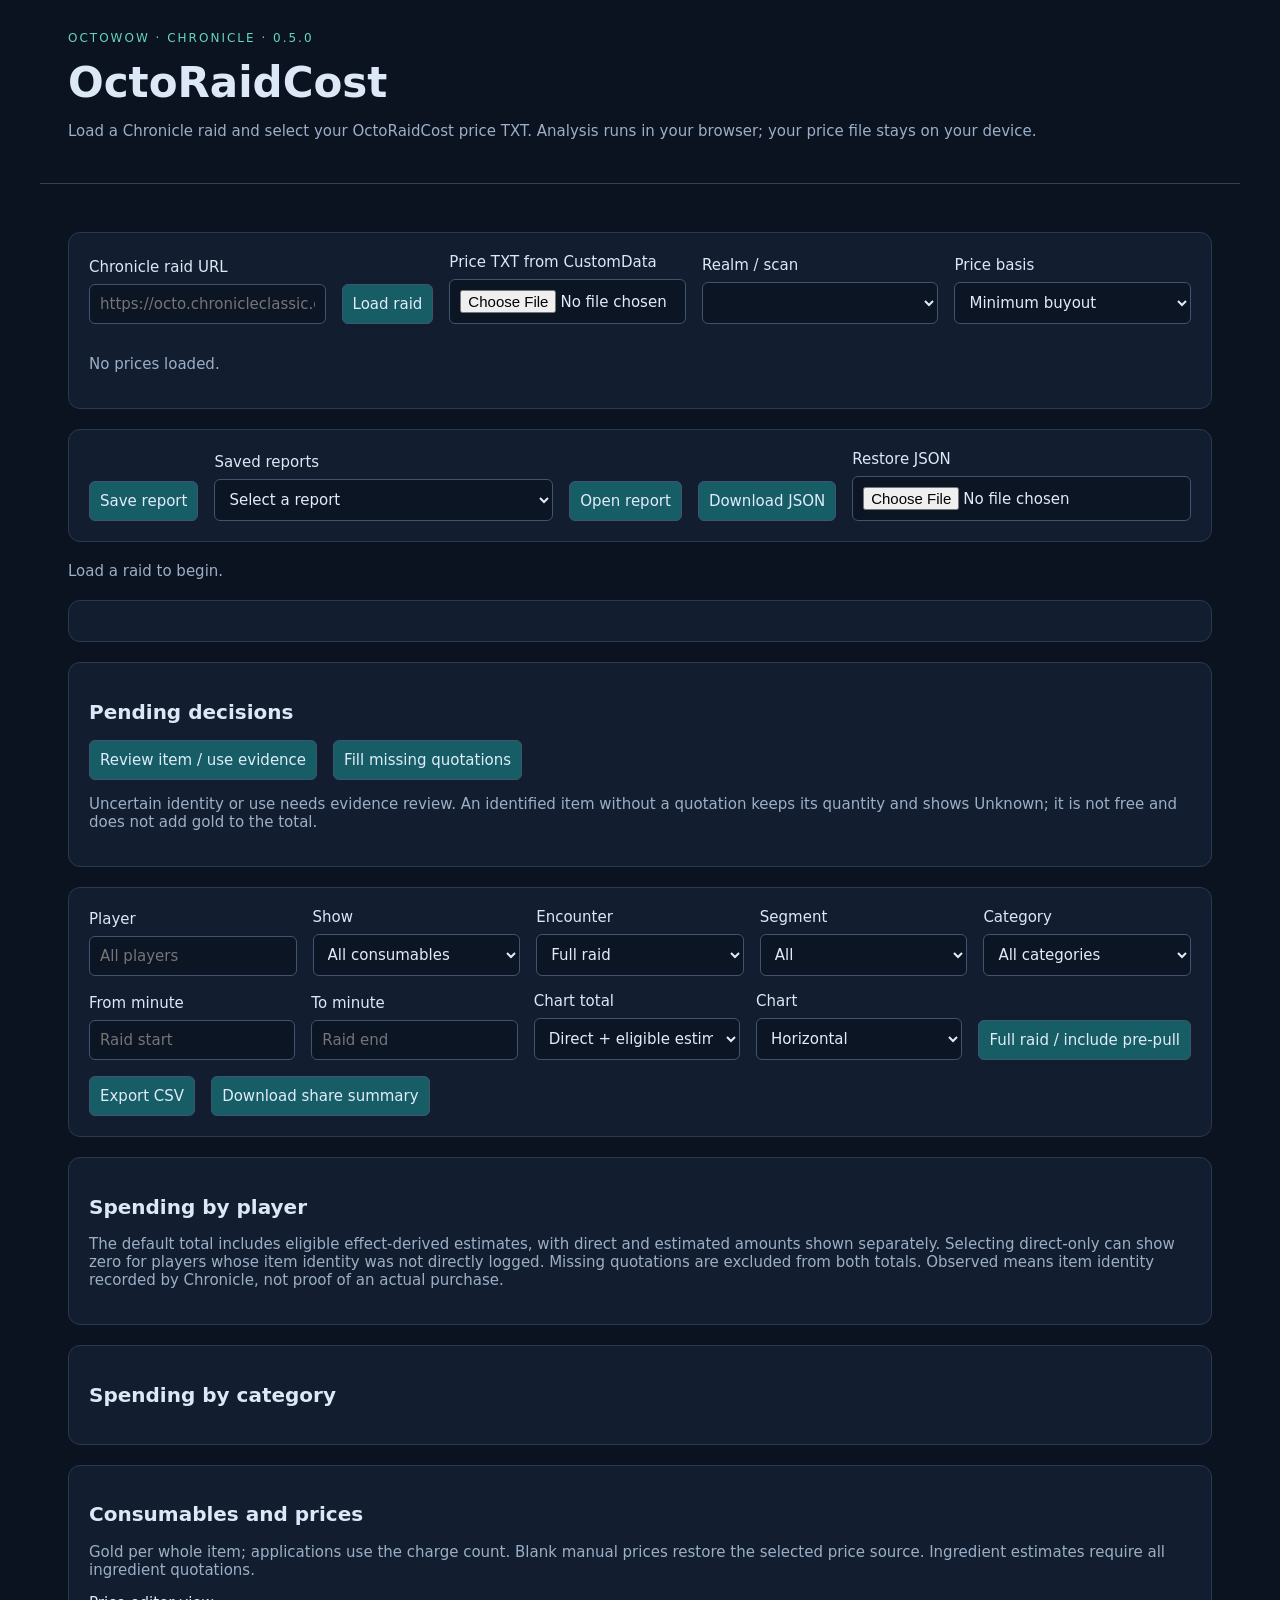
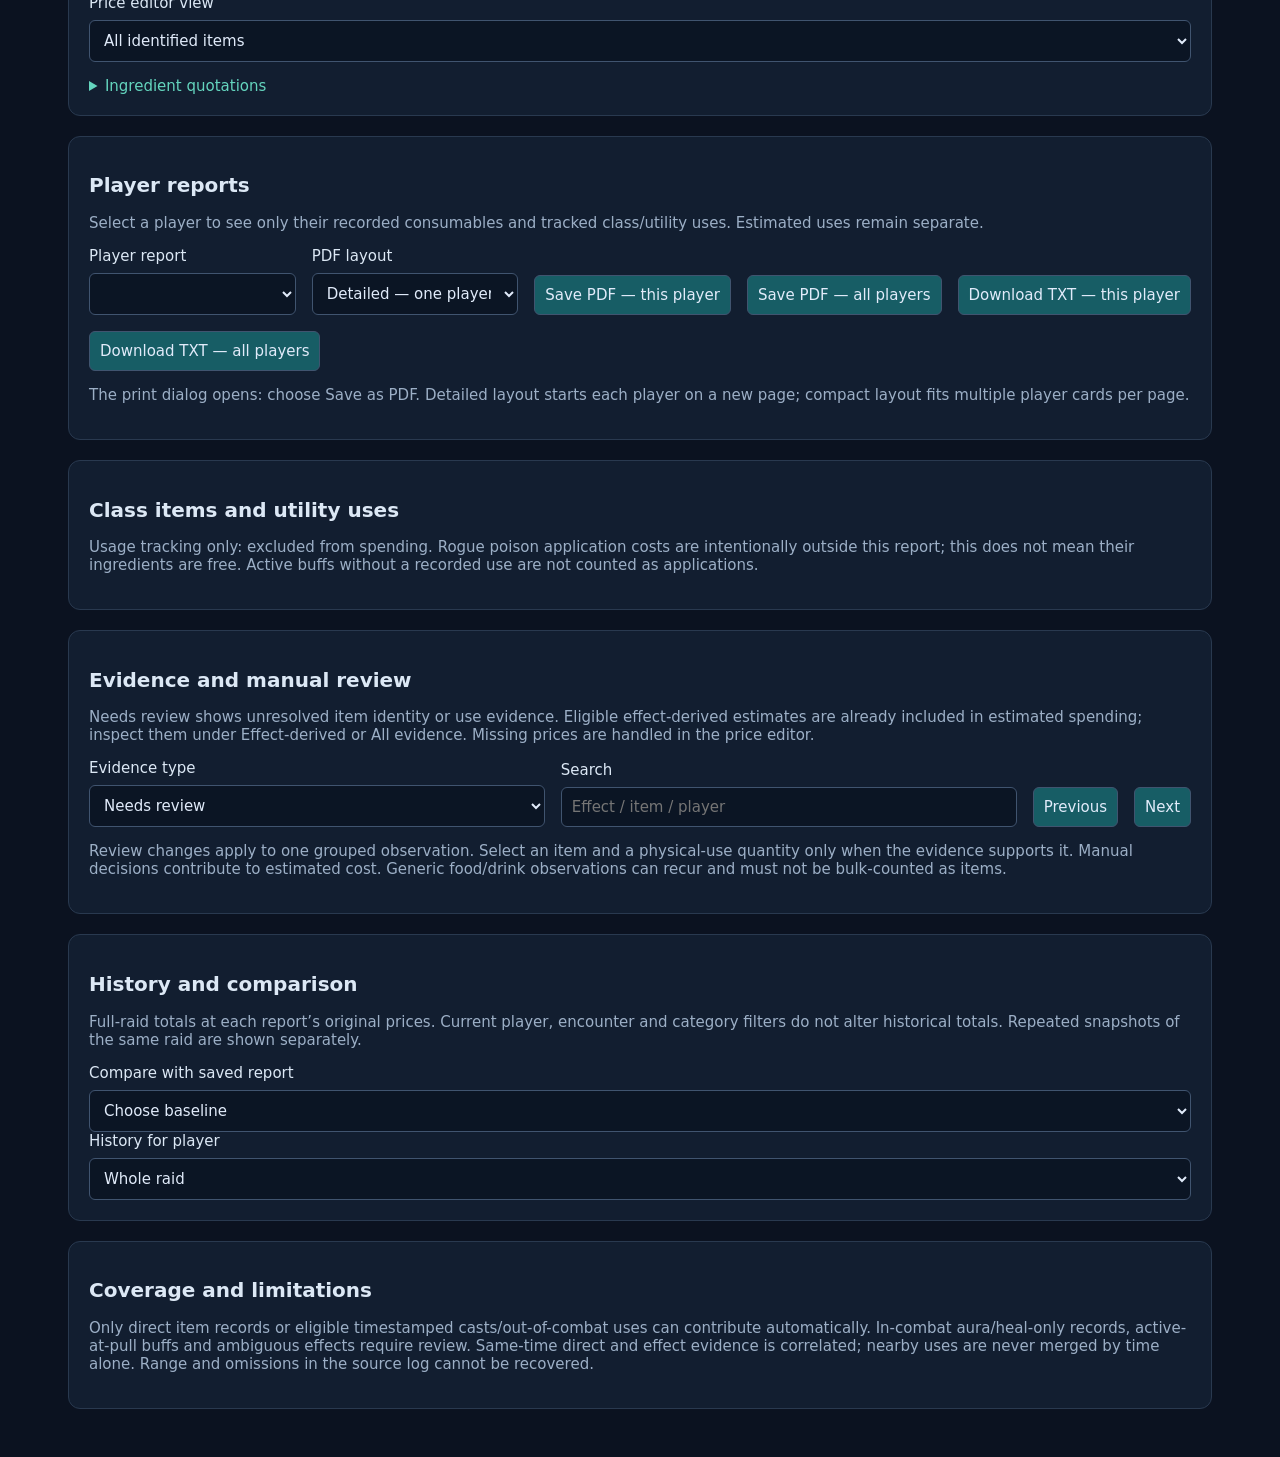
==== index.html @ 25cb629f "Publish OctoRaidCost 0.5.0 with browser-based analyzer" ====
<!doctype html><html lang="en"><meta charset="utf-8"><meta name="viewport" content="width=device-width, initial-scale=1"><meta http-equiv="refresh" content="0;url=analyzer/"><title>OctoRaidCost</title><p><a href="analyzer/">Open the OctoRaidCost analyzer</a></p></html>
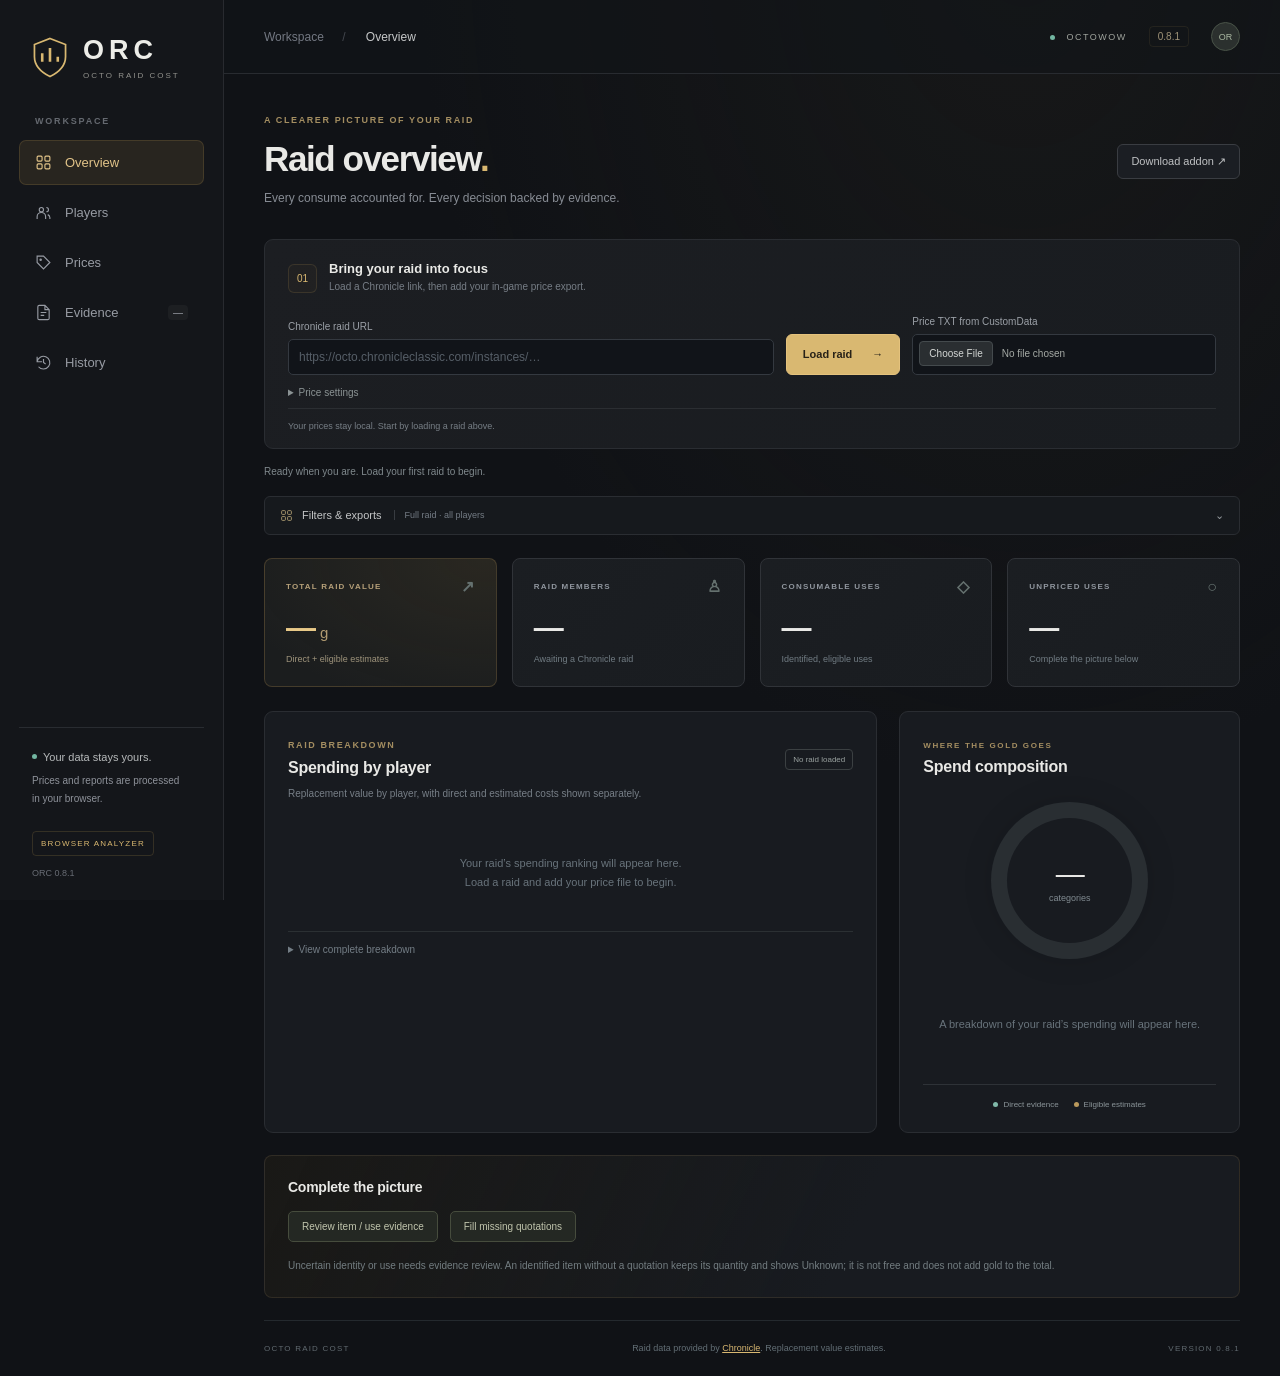
==== commit 18392ba2: "Release 0.8.1: finalize report notes, branding and price warnings State already-active inclusion exp" ====
--- a/index.html
+++ b/index.html
@@ -1 +1 @@
-<!doctype html><html lang="en"><meta charset="utf-8"><meta name="viewport" content="width=device-width, initial-scale=1"><meta http-equiv="refresh" content="0;url=analyzer/"><title>OctoRaidCost</title><p><a href="analyzer/">Open the OctoRaidCost analyzer</a></p></html>
+<!doctype html><html lang="en"><meta charset="utf-8"><link rel="icon" type="image/png" sizes="32x32" href="analyzer/favicon.png"><link rel="icon" type="image/svg+xml" sizes="any" href="analyzer/favicon.svg"><meta name="viewport" content="width=device-width, initial-scale=1"><meta http-equiv="refresh" content="0;url=analyzer/"><title>OctoRaidCost</title><p><a href="analyzer/">Open the OctoRaidCost analyzer</a></p></html>
